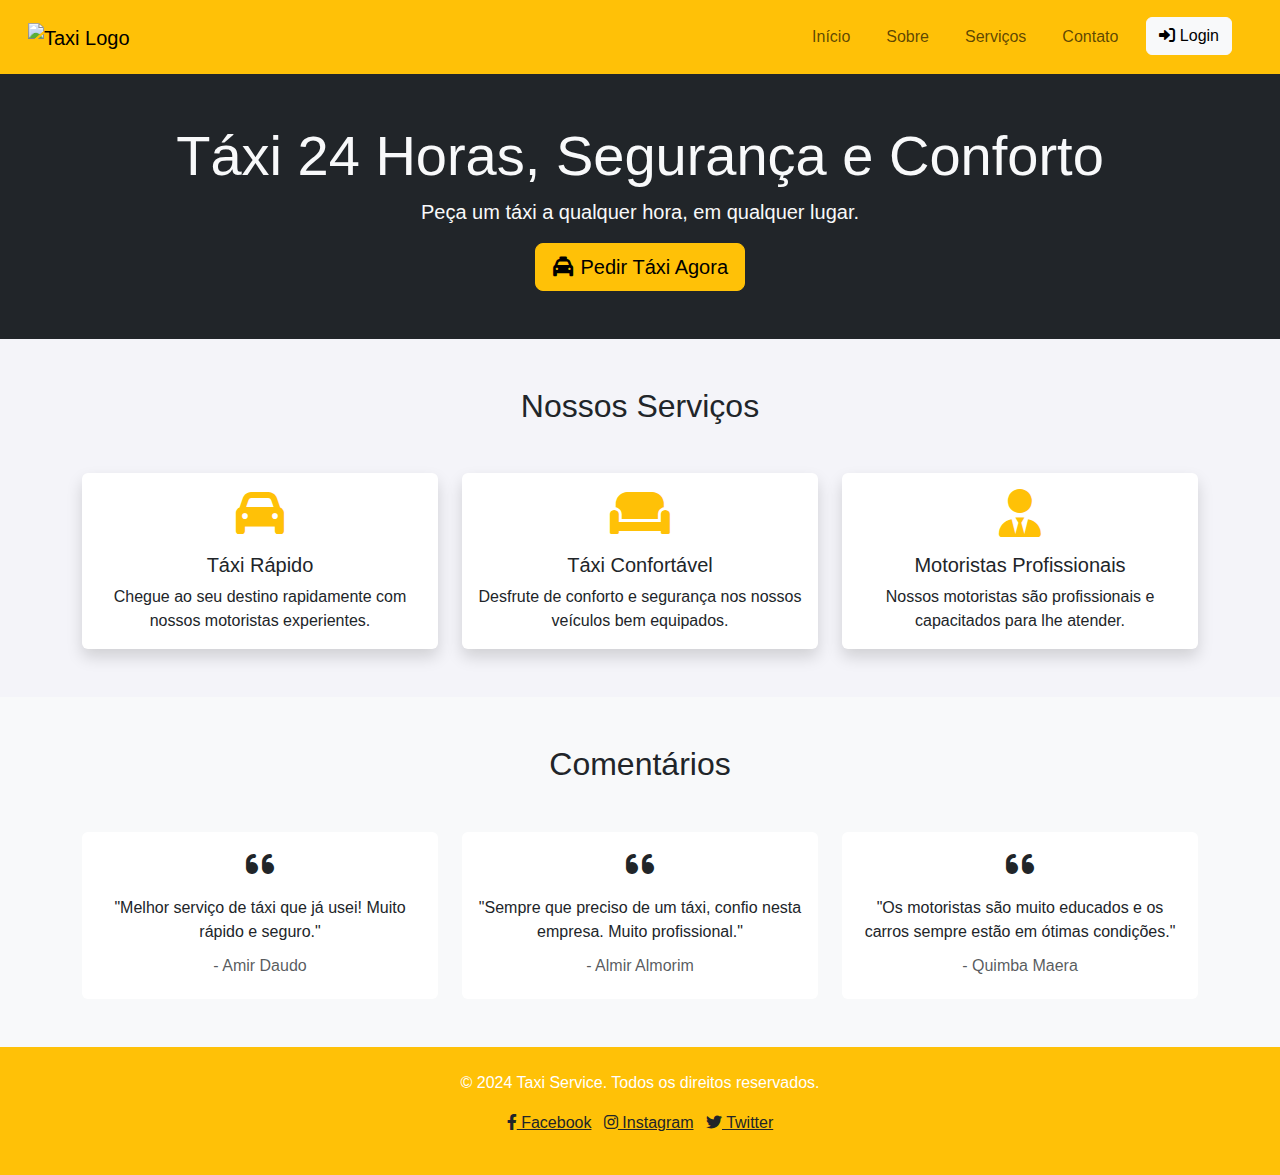
==== index.html @ 6e67c155 "pagina index e css" ====
<!DOCTYPE html>
<html lang="pt-br">
<head>
    <!-- Metadados e links de CSS -->
    <meta charset="UTF-8">
    <meta name="viewport" content="width=device-width, initial-scale=1.0">
    <title>Taxi Service - Página Inicial</title>
    <!-- Bootstrap 5 CSS -->
    <link href="https://cdn.jsdelivr.net/npm/bootstrap@5.3.0/dist/css/bootstrap.min.css" rel="stylesheet">
    <!-- Font Awesome Icons -->
    <link href="https://cdnjs.cloudflare.com/ajax/libs/font-awesome/6.0.0-beta3/css/all.min.css" rel="stylesheet">
    <!-- Estilo Personalizado -->
    <link rel="stylesheet" href="style-home.css">
</head>
<body>
    <!-- Navbar Fixa -->
    <nav class="navbar navbar-expand-lg navbar-light bg-warning p-3 sticky-top">
        <div class="container-fluid">
            <a class="navbar-brand" href="index.html">
                <img src="Vetor.png" alt="Taxi Logo" width="90">
            </a>
            <button class="navbar-toggler" type="button" data-bs-toggle="collapse" data-bs-target="#navbarNav" 
                aria-controls="navbarNav" aria-expanded="false" aria-label="Toggle navigation">
                <span class="navbar-toggler-icon"></span>
            </button>
            <div class="collapse navbar-collapse" id="navbarNav">
                <ul class="navbar-nav ms-auto">
                    <li class="nav-item">
                        <a class="nav-link" href="index.html">Início</a>
                    </li>
                    <li class="nav-item">
                        <a class="nav-link" href="sobre.html">Sobre</a>
                    </li>
                    <li class="nav-item">
                        <a class="nav-link" href="servico.html">Serviços</a>
                    </li>
                    <li class="nav-item">
                        <a class="nav-link" href="contacto.html">Contato</a>
                    </li>
                    <li class="nav-item">
                        <!-- Botão para abrir o modal de login -->
                        <button type="button" class="btn btn-light" data-bs-toggle="modal" data-bs-target="#loginModal">
                            <i class="fas fa-sign-in-alt"></i> Login
                        </button>
                    </li>
                </ul>
            </div>
        </div>
    </nav>

    <!-- Hero Section -->
    <section class="bg-dark text-light text-center py-5" style="background-image: url('img/taxi-hero.jpg'); background-size: cover; background-position: center;">
        <div class="container">
            <h1 class="display-4">Táxi 24 Horas, Segurança e Conforto</h1>
            <p class="lead">Peça um táxi a qualquer hora, em qualquer lugar.</p>
            <a href="pedido.html" class="btn btn-warning btn-lg"><i class="fas fa-taxi"></i> Pedir Táxi Agora</a>
        </div>
    </section>

    <!-- Services Section -->
    <section class="py-5">
        <div class="container text-center">
            <h2 class="mb-5">Nossos Serviços</h2>
            <div class="row">
                <div class="col-md-4">
                    <div class="card border-0 shadow">
                        <div class="card-body">
                            <i class="fas fa-car fa-3x mb-3 text-warning"></i>
                            <h5 class="card-title">Táxi Rápido</h5>
                            <p class="card-text">Chegue ao seu destino rapidamente com nossos motoristas experientes.</p>
                        </div>
                    </div>
                </div>
                <div class="col-md-4">
                    <div class="card border-0 shadow">
                        <div class="card-body">
                            <i class="fas fa-couch fa-3x mb-3 text-warning"></i>
                            <h5 class="card-title">Táxi Confortável</h5>
                            <p class="card-text">Desfrute de conforto e segurança nos nossos veículos bem equipados.</p>
                        </div>
                    </div>
                </div>
                <div class="col-md-4">
                    <div class="card border-0 shadow">
                        <div class="card-body">
                            <i class="fas fa-user-tie fa-3x mb-3 text-warning"></i>
                            <h5 class="card-title">Motoristas Profissionais</h5>
                            <p class="card-text">Nossos motoristas são profissionais e capacitados para lhe atender.</p>
                        </div>
                    </div>
                </div>
            </div>
        </div>
    </section>

    <!-- Testimonials Section -->
    <section class="bg-light py-5">
        <div class="container text-center">
            <h2 class="mb-5">Comentários</h2>
            <div class="row">
                <div class="col-md-4">
                    <div class="card border-0">
                        <div class="card-body">
                            <i class="fas fa-quote-left fa-2x mb-3"></i>
                            <p class="card-text">"Melhor serviço de táxi que já usei! Muito rápido e seguro."</p>
                            <h6 class="card-subtitle mb-2 text-muted">- Amir Daudo</h6>
                        </div>
                    </div>
                </div>
                <div class="col-md-4">
                    <div class="card border-0">
                        <div class="card-body">
                            <i class="fas fa-quote-left fa-2x mb-3"></i>
                            <p class="card-text">"Sempre que preciso de um táxi, confio nesta empresa. Muito profissional."</p>
                            <h6 class="card-subtitle mb-2 text-muted">- Almir Almorim</h6>
                        </div>
                    </div>
                </div>
                <div class="col-md-4">
                    <div class="card border-0">
                        <div class="card-body">
                            <i class="fas fa-quote-left fa-2x mb-3"></i>
                            <p class="card-text">"Os motoristas são muito educados e os carros sempre estão em ótimas condições."</p>
                            <h6 class="card-subtitle mb-2 text-muted">- Quimba Maera</h6>
                        </div>
                    </div>
                </div>
            </div>
        </div>
    </section>

    <!-- Modal de Login -->
    <div class="modal fade" id="loginModal" tabindex="-1" aria-labelledby="loginModalLabel" aria-hidden="true">
        <div class="modal-dialog">
            <div class="modal-content">
                <div class="modal-header">
                    <h5 class="modal-title" id="loginModalLabel">Login</h5>
                    <button type="button" class="btn-close" data-bs-dismiss="modal" aria-label="Close"></button>
                </div>
                <div class="modal-body">
                    <form id="loginForm">
                        <div class="mb-3">
                            <label for="phoneLogin" class="form-label">Número de Telefone</label>
                            <div class="input-group">
                                <span class="input-group-text">+258</span>
                                <input type="tel" class="form-control" id="phoneLogin" placeholder="Número de telefone" required>
                            </div>
                            <div class="error" id="phoneLoginError">Por favor, insira apenas números.</div>
                        </div>
                        <div class="mb-3">
                            <label for="passwordLogin" class="form-label">Senha</label>
                            <input type="password" class="form-control" id="passwordLogin" placeholder="Digite sua senha" required>
                        </div>
                        <button type="submit" class="btn btn-warning w-100">Entrar</button>
                    </form>

                    <!-- Seção para login com redes sociais -->
                    <div class="text-center mt-4">
                        <p>Ou faça login com:</p>
                        <button class="btn btn-danger w-100 mb-2"><i class="fab fa-google"></i> Entrar com Google</button>
                        <button class="btn btn-dark w-100"><i class="fab fa-apple"></i> Entrar com iCloud</button>
                    </div>

                    <div class="mt-3 text-center">
                        <p>Não tem uma conta? <a href="#" data-bs-toggle="modal" data-bs-target="#registerModal" data-bs-dismiss="modal">Cadastre-se</a></p>
                    </div>
                </div>
            </div>
        </div>
    </div>

    <!-- Modal de Cadastro -->
    <div class="modal fade" id="registerModal" tabindex="-1" aria-labelledby="registerModalLabel" aria-hidden="true">
        <div class="modal-dialog">
            <div class="modal-content">
                <div class="modal-header">
                    <h5 class="modal-title" id="registerModalLabel">Cadastro</h5>
                    <button type="button" class="btn-close" data-bs-dismiss="modal" aria-label="Close"></button>
                </div>
                <div class="modal-body">
                    <form id="registerForm">
                        <div class="mb-3">
                            <label for="usernameRegister" class="form-label">Nome de Usuário</label>
                            <input type="text" class="form-control" id="usernameRegister" placeholder="Username" required>
                        </div>
                        <div class="mb-3">
                            <label for="emailRegister" class="form-label">E-mail</label>
                            <input type="email" class="form-control" id="emailRegister" placeholder="seuemail@gmail.com" required>
                        </div>
                        <div class="mb-3">
                            <label for="phoneRegister" class="form-label">Número de Celular</label>
                            <div class="input-group">
                                <span class="input-group-text">+258</span>
                                <input type="tel" class="form-control" id="phoneRegister" placeholder="Número de celular" required>
                            </div>
                            <div class="error" id="phoneRegisterError">Por favor, insira apenas números.</div>
                        </div>
                        <div class="mb-3">
                            <label for="passwordRegister" class="form-label">Senha</label>
                            <input type="password" class="form-control" id="passwordRegister" placeholder="Digite sua senha" required>
                        </div>
                        <div class="mb-3">
                            <label for="confirmPasswordRegister" class="form-label">Confirme sua Senha</label>
                            <input type="password" class="form-control" id="confirmPasswordRegister" placeholder="Confirme sua senha" required>
                            <div class="error" id="passwordMatchError">As senhas não coincidem.</div>
                        </div>
                        <button type="submit" class="btn btn-warning w-100">Cadastrar</button>
                    </form>

                    <!-- Seção para cadastro com redes sociais -->
                    <div class="text-center mt-4">
                        <p>Ou cadastre-se com:</p>
                        <button class="btn btn-danger w-100 mb-2"><i class="fab fa-google"></i> Cadastre-se com Google</button>
                        <button class="btn btn-dark w-100"><i class="fab fa-apple"></i> Cadastre-se com iCloud</button>
                    </div>
                </div>
            </div>
        </div>
    </div>

    <!-- Footer Section -->
    <footer class="bg-warning text-center py-4">
        <div class="container">
            <p class="mb-0">&copy; 2024 Taxi Service. Todos os direitos reservados.</p>
            <ul class="list-inline mt-3">
                <li class="list-inline-item"><a href="#" class="text-dark"><i class="fab fa-facebook-f"></i> Facebook</a></li>
                <li class="list-inline-item"><a href="#" class="text-dark"><i class="fab fa-instagram"></i> Instagram</a></li>
                <li class="list-inline-item"><a href="#" class="text-dark"><i class="fab fa-twitter"></i> Twitter</a></li>
            </ul>
        </div>
    </footer>

    <!-- Bootstrap 5 JS and Font Awesome JS -->
    <script src="https://cdn.jsdelivr.net/npm/bootstrap@5.3.0/dist/js/bootstrap.bundle.min.js"></script>
    <script src="https://cdnjs.cloudflare.com/ajax/libs/font-awesome/6.0.0-beta3/js/all.min.js"></script>

    <!-- Script de Validação -->
    <script>
        // Função para validar campos de telefone
        function validatePhone(inputId, errorId) {
            const input = document.getElementById(inputId);
            const error = document.getElementById(errorId);

            input.addEventListener('input', function() {
                const regex = /^[0-9]*$/;
                if (!regex.test(input.value)) {
                    error.style.display = 'block';
                } else {
                    error.style.display = 'none';
                }
            });
        }

        // Validação para o formulário de login
        document.getElementById('loginForm').addEventListener('submit', function(e) {
            const phone = document.getElementById('phoneLogin').value;
            const regex = /^[0-9]+$/;
            if (!regex.test(phone)) {
                e.preventDefault();
                document.getElementById('phoneLoginError').style.display = 'block';
            }
        });

        // Validação para o formulário de cadastro
        document.getElementById('registerForm').addEventListener('submit', function(e) {
            const phone = document.getElementById('phoneRegister').value;
            const password = document.getElementById('passwordRegister').value;
            const confirmPassword = document.getElementById('confirmPasswordRegister').value;
            const phoneRegex = /^[0-9]+$/;
            let valid = true;

            // Validação do telefone
            if (!phoneRegex.test(phone)) {
                document.getElementById('phoneRegisterError').style.display = 'block';
                valid = false;
            } else {
                document.getElementById('phoneRegisterError').style.display = 'none';
            }

            // Validação das senhas
            if (password !== confirmPassword) {
                document.getElementById('passwordMatchError').style.display = 'block';
                valid = false;
            } else {
                document.getElementById('passwordMatchError').style.display = 'none';
            }

            if (!valid) {
                e.preventDefault();
            }
        });

        // Inicializar validação ao carregar a página
        window.onload = function() {
            validatePhone('phoneLogin', 'phoneLoginError');
            validatePhone('phoneRegister', 'phoneRegisterError');
        };
    </script>
</body>
</html>
---- style-home.css ----
* {
    margin: 0;
    padding: 0;
    box-sizing: border-box;
    font-family: Arial, Helvetica, sans-serif;
}

body {
    background-color: #f4f4f9;
}

/* Header Styling */
header {
    display: flex;
    justify-content: space-between;
    align-items: center;
    padding: 20px;
    background-color: #ffb300;
}

header .logo img {
    width: 120px;
}

nav ul {
    display: flex;
    list-style: none;
}

nav ul li {
    margin-right: 20px;
}

nav ul li a {
    text-decoration: none;
    color: white;
    font-size: 18px;
    font-weight: bold;
}

nav ul li .login-btn {
    background-color: #fff;
    color: #ff6f00;
    padding: 8px 15px;
    border-radius: 5px;
    transition: 0.3s;
}

nav ul li .login-btn:hover {
    background-color: #ff6f00;
    color: white;
}

/* Hero Section Styling */
.hero {
    background-image: url('img/Taxit-removeb.png');
    background-size: cover;
    background-position: center;
    height: 80vh;
    display: flex;
    justify-content: center;
    align-items: center;
}

.hero-content {
    text-align: center;
    color: rgb(228, 24, 24);
}

.hero h1 {
    font-size: 4em;
    margin-bottom: 20px;
}

.hero p {
    font-size: 1.5em;
    margin-bottom: 30px;
}

.cta-btn {
    background-color: #ff6f00;
    color: white;
    padding: 15px 30px;
    border: none;
    border-radius: 5px;
    font-size: 18px;
    text-decoration: none;
    transition: 0.3s;
}

.cta-btn:hover {
    background-color: #e65a00;
}

/* Services Section Styling */
.services {
    padding: 60px 20px;
    text-align: center;
    background-color: #fff;
}

.services h2 {
    font-size: 2.5em;
    margin-bottom: 40px;
    color: #333;
}

.service-container {
    display: flex;
    justify-content: space-around;
    flex-wrap: wrap;
}

.service-box {
    background-color: #f0f0f5;
    width: 30%;
    padding: 20px;
    border-radius: 10px;
    text-align: center;
    margin-bottom: 20px;
}

.service-box img {
    width: 80px;
    margin-bottom: 20px;
}

.service-box h3 {
    font-size: 1.5em;
    margin-bottom: 10px;
}

.service-box p {
    font-size: 1.1em;
    color: #666;
}

/* Footer Section Styling */
footer {
    background-color: #ffb300;
    padding: 20px;
    text-align: center;
    color: white;
}

footer .footer-content ul {
    list-style: none;
    display: flex;
    justify-content: center;
    margin-top: 10px;
}

footer .footer-content ul li {
    margin-right: 15px;
}

footer .footer-content ul li a {
    text-decoration: none;
    color: white;
    font-size: 1.1em;
}

footer .footer-content ul li a:hover {
    color: #333;
}

.card {
    transition: transform 0.3s ease;
}

.card:hover {
    transform: scale(1.2); /* Aumenta 10% do tamanho original */
}
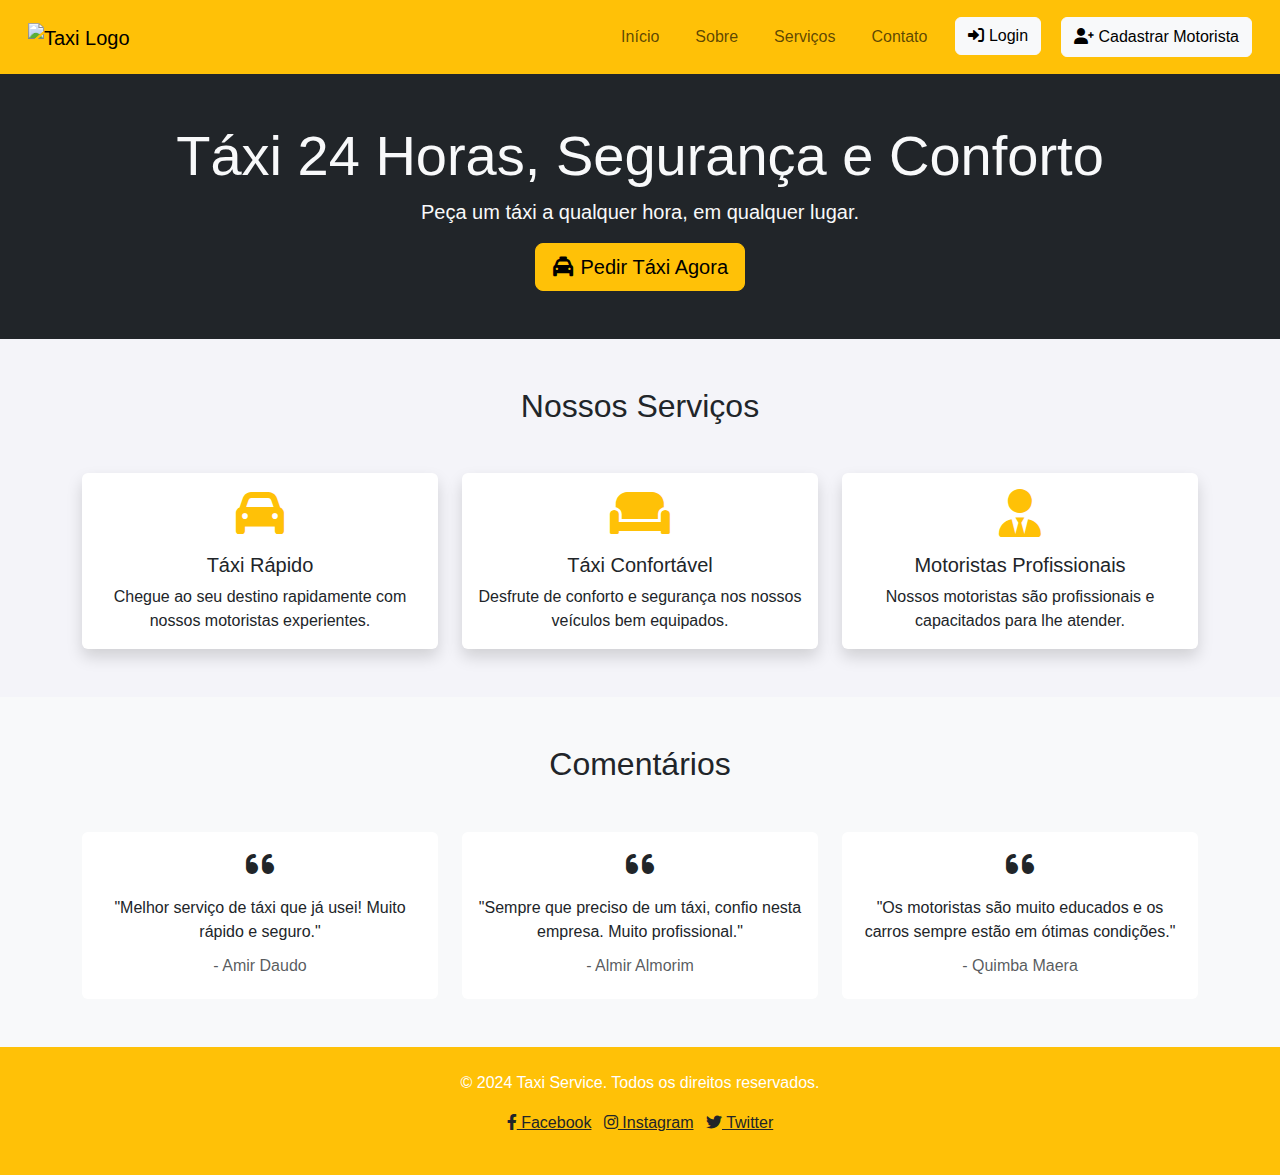
==== commit c92bb9a0: "update pg principal utilizador" ====
--- a/index.html
+++ b/index.html
@@ -43,6 +43,9 @@
                             <i class="fas fa-sign-in-alt"></i> Login
                         </button>
                     </li>
+                    <button type="button" class="btn btn-light" data-bs-toggle="modal" data-bs-target="#driverModal">
+                        <i class="fas fa-user-plus"></i> Cadastrar Motorista
+                    </button>
                 </ul>
             </div>
         </div>
@@ -213,10 +216,87 @@
                         <button class="btn btn-danger w-100 mb-2"><i class="fab fa-google"></i> Cadastre-se com Google</button>
                         <button class="btn btn-dark w-100"><i class="fab fa-apple"></i> Cadastre-se com iCloud</button>
                     </div>
+                    <div class="mt-3 text-center">
+                        <p>Caso ja tenha logado? <a href="#" data-bs-toggle="modal" data-bs-target="#loginModal" data-bs-dismiss="modal">login</a></p>
+                    </div>
                 </div>
             </div>
         </div>
     </div>
+   <!-- Modal de Cadastro do Motorista -->
+<div class="modal fade" id="driverModal" tabindex="-1" aria-labelledby="driverModalLabel" aria-hidden="true">
+    <div class="modal-dialog">
+        <div class="modal-content">
+            <div class="modal-header">
+                <h5 class="modal-title" id="driverModalLabel">Cadastro de Motorista</h5>
+                <button type="button" class="btn-close" data-bs-dismiss="modal" aria-label="Close"></button>
+            </div>
+            <div class="modal-body">
+                <form id="driverForm">
+                    <!-- Nome do Motorista -->
+                    <div class="mb-3">
+                        <label for="driverName" class="form-label">Nome do Motorista</label>
+                        <input type="text" class="form-control" id="driverName" placeholder="Nome completo" required>
+                    </div>
+                    <!-- Número de Telefone -->
+                    <div class="mb-3">
+                        <label for="driverPhone" class="form-label">Número de Telefone</label>
+                        <div class="input-group">
+                            <span class="input-group-text">+258</span>
+                            <input type="tel" class="form-control" id="driverPhone" placeholder="Número de telefone" required>
+                        </div>
+                        <div class="error" id="driverPhoneError">Por favor, insira apenas números.</div>
+                    </div>
+                    <!-- E-mail -->
+                    <div class="mb-3">
+                        <label for="driverEmail" class="form-label">E-mail</label>
+                        <input type="email" class="form-control" id="driverEmail" placeholder="email@example.com" required>
+                    </div>
+                    <!-- Marca do Carro -->
+                    <div class="mb-3">
+                        <label for="carBrand" class="form-label">Marca do Carro</label>
+                        <input type="text" class="form-control" id="carBrand" placeholder="Ex: Toyota" required>
+                    </div>
+                    <!-- Modelo do Carro -->
+                    <div class="mb-3">
+                        <label for="carModel" class="form-label">Modelo do Carro</label>
+                        <input type="text" class="form-control" id="carModel" placeholder="Ex: Corolla" required>
+                    </div>
+                    <!-- Estado do Carro (Checkboxes) -->
+                    <div class="mb-3">
+                        <label class="form-label">Categoria do Carro</label><br>
+                        <div class="form-check form-check-inline">
+                            <input class="form-check-input" type="checkbox" id="carNew" value="novo">
+                            <label class="form-check-label" for="carNew">Economica</label>
+                        </div>
+                        <div class="form-check form-check-inline">
+                            <input class="form-check-input" type="checkbox" id="carUsed" value="usado">
+                            <label class="form-check-label" for="carUsed">Suber Boss</label>
+                        </div>
+                    </div>
+                    <!-- Matrícula do Carro -->
+                    <div class="mb-3">
+                        <label for="carPlate" class="form-label">Matrícula</label>
+                        <input type="text" class="form-control" id="carPlate" placeholder="Ex: ABC-1234" required>
+                    </div>
+                    <!-- Disponibilidade (Select Dropdown) -->
+                    <div class="mb-3">
+                        <label for="driverAvailability" class="form-label">Disponibilidade</label>
+                        <select class="form-select" id="driverAvailability" required>
+                            <option value="">Selecione...</option>
+                            <option value="disponivel">24h </option>
+                            <option value="indisponivel">Manha</option>
+			<option value="indisponivel">tarde</option>
+                              <option value="indisponivel">noite</option>
+                        </select>
+                    </div>
+                    <!-- Botão de Cadastro -->
+                    <button type="submit" class="btn btn-warning w-100">Cadastrar Motorista</button>
+                </form>
+            </div>
+        </div>
+    </div>
+</div>
 
     <!-- Footer Section -->
     <footer class="bg-warning text-center py-4">
@@ -230,71 +310,9 @@
         </div>
     </footer>
 
-    <!-- Bootstrap 5 JS and Font Awesome JS -->
-    <script src="https://cdn.jsdelivr.net/npm/bootstrap@5.3.0/dist/js/bootstrap.bundle.min.js"></script>
-    <script src="https://cdnjs.cloudflare.com/ajax/libs/font-awesome/6.0.0-beta3/js/all.min.js"></script>
-
-    <!-- Script de Validação -->
-    <script>
-        // Função para validar campos de telefone
-        function validatePhone(inputId, errorId) {
-            const input = document.getElementById(inputId);
-            const error = document.getElementById(errorId);
-
-            input.addEventListener('input', function() {
-                const regex = /^[0-9]*$/;
-                if (!regex.test(input.value)) {
-                    error.style.display = 'block';
-                } else {
-                    error.style.display = 'none';
-                }
-            });
-        }
-
-        // Validação para o formulário de login
-        document.getElementById('loginForm').addEventListener('submit', function(e) {
-            const phone = document.getElementById('phoneLogin').value;
-            const regex = /^[0-9]+$/;
-            if (!regex.test(phone)) {
-                e.preventDefault();
-                document.getElementById('phoneLoginError').style.display = 'block';
-            }
-        });
-
-        // Validação para o formulário de cadastro
-        document.getElementById('registerForm').addEventListener('submit', function(e) {
-            const phone = document.getElementById('phoneRegister').value;
-            const password = document.getElementById('passwordRegister').value;
-            const confirmPassword = document.getElementById('confirmPasswordRegister').value;
-            const phoneRegex = /^[0-9]+$/;
-            let valid = true;
-
-            // Validação do telefone
-            if (!phoneRegex.test(phone)) {
-                document.getElementById('phoneRegisterError').style.display = 'block';
-                valid = false;
-            } else {
-                document.getElementById('phoneRegisterError').style.display = 'none';
-            }
-
-            // Validação das senhas
-            if (password !== confirmPassword) {
-                document.getElementById('passwordMatchError').style.display = 'block';
-                valid = false;
-            } else {
-                document.getElementById('passwordMatchError').style.display = 'none';
-            }
-
-            if (!valid) {
-                e.preventDefault();
-            }
-        });
-
-        // Inicializar validação ao carregar a página
-        window.onload = function() {
-            validatePhone('phoneLogin', 'phoneLoginError');
-            validatePhone('phoneRegister', 'phoneRegisterError');
-        };
-    </script>
+     <!-- Bootstrap 5 JS and Font Awesome JS -->
+     <script src="https://cdn.jsdelivr.net/npm/bootstrap@5.3.0/dist/js/bootstrap.bundle.min.js"></script>
+     <script src="https://cdnjs.cloudflare.com/ajax/libs/font-awesome/6.0.0-beta3/js/all.min.js"></script>
+     <script src="main.js"></script>
 </body>
-</html>
+</html>